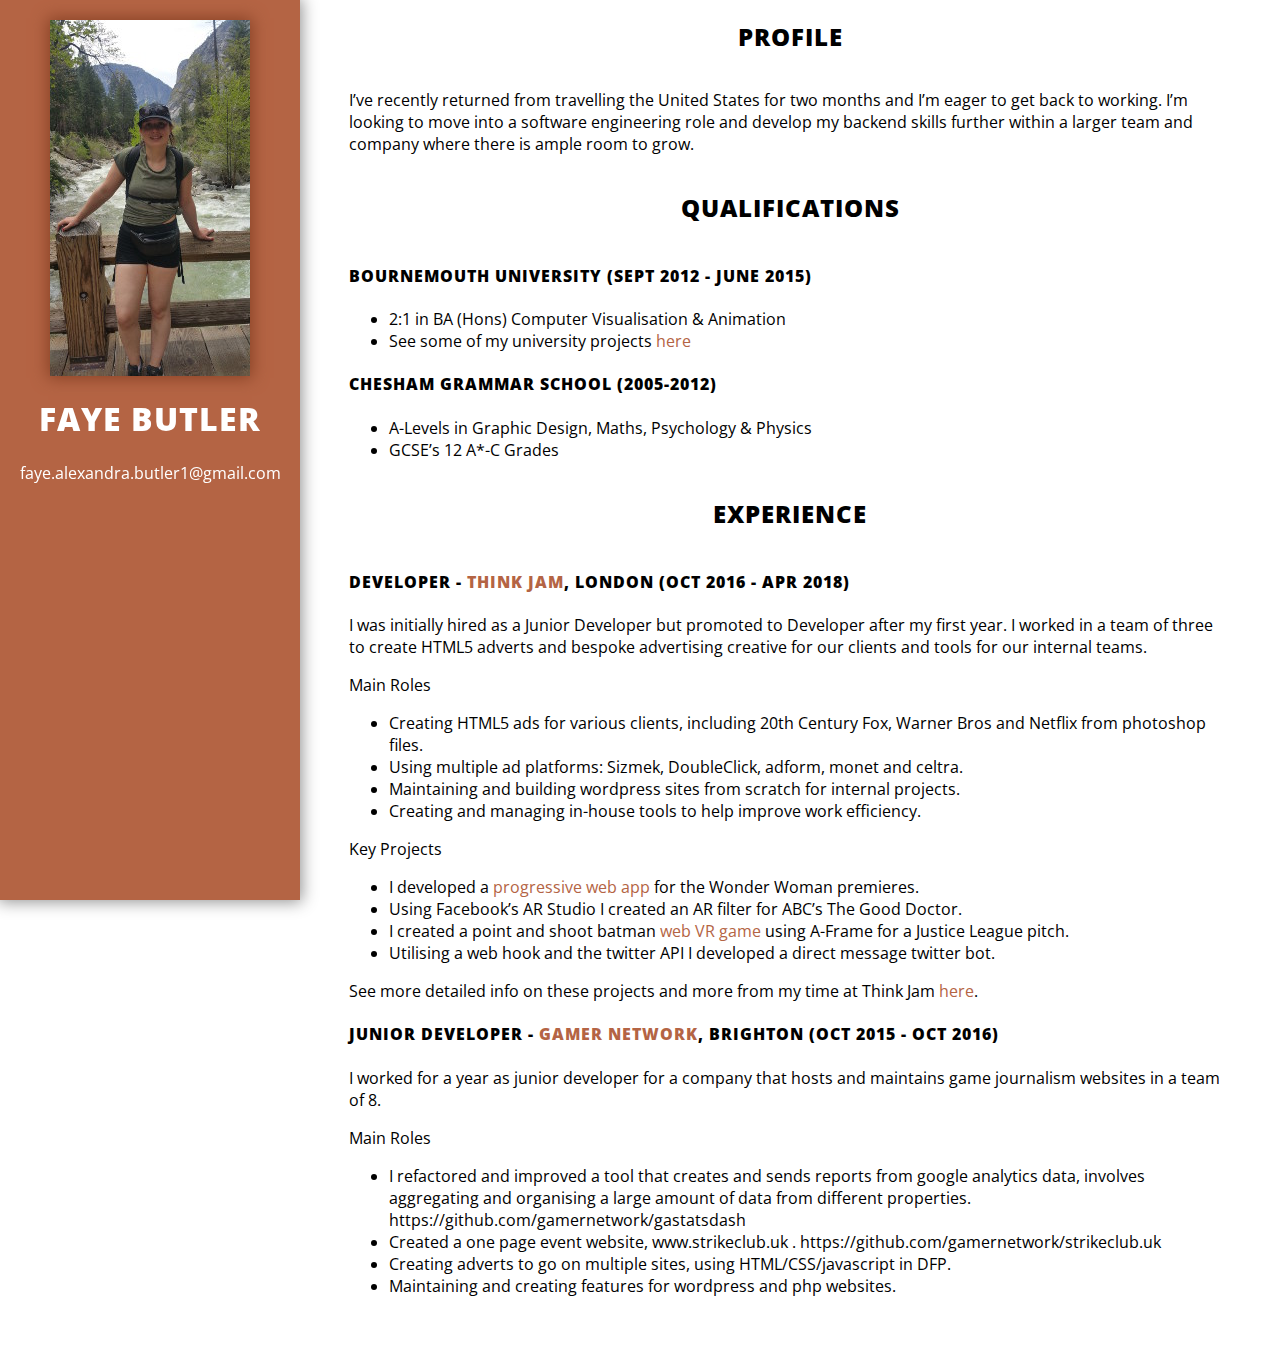
==== index.html @ c0d10857 "adding education link" ====
<!doctype html>
<html lang="en">
<head>
  <meta charset="utf-8">
  <meta name="viewport" content="width=device-width, initial-scale=1">

  <title>Faye Butler Portfolio Site</title>

  <meta name="description" content="A portfolio site for Faye Butler">

  <link href="https://fonts.googleapis.com/css?family=Gentium+Basic|Open+Sans" rel="stylesheet">
  <link rel="stylesheet" href="https://use.fontawesome.com/releases/v5.1.0/css/all.css" integrity="sha384-lKuwvrZot6UHsBSfcMvOkWwlCMgc0TaWr+30HWe3a4ltaBwTZhyTEggF5tJv8tbt" crossorigin="anonymous">
  <link href="css/styles.css" rel="stylesheet">

  <!-- Favicon -->
  <!-- For IE 10 and below just place a file called favicon.ico in the root directory -->
  <!-- <link href="/apple-touch-icon-57x57.png" rel="apple-touch-icon" sizes="57x57">
  <link href="/apple-touch-icon-60x60.png" rel="apple-touch-icon" sizes="60x60">
  <link href="/apple-touch-icon-72x72.png" rel="apple-touch-icon" sizes="72x72">
  <link href="/apple-touch-icon-76x76.png" rel="apple-touch-icon" sizes="76x76">
  <link href="/apple-touch-icon-114x114.png" rel="apple-touch-icon" sizes="114x114">
  <link href="/apple-touch-icon-120x120.png" rel="apple-touch-icon" sizes="120x120">
  <link href="/apple-touch-icon-144x144.png" rel="apple-touch-icon" sizes="144x144">
  <link href="/apple-touch-icon-152x152.png" rel="apple-touch-icon" sizes="152x152">
  <link href="/apple-touch-icon-180x180.png" rel="apple-touch-icon" sizes="180x180">
  <link href="/favicon-16x16.png" rel="icon" type="image/png" sizes="16x16">
  <link href="/favicon-32x32.png" rel="icon" type="image/png" sizes="32x32">
  <link href="/favicon-48x48.png" rel="icon" type="image/png" sizes="48x48">
  <link href="/favicon-64x64.png" rel="icon" type="image/png" sizes="64x64">
  <link href="/favicon-96x96.png" rel="icon" type="image/png" sizes="96x96">
  <link href="/android-chrome-192x192.png" rel="icon" type="image/png" sizes="192x192">
  <link href="/safari-pinned-tab.svg" rel="mask-icon" color="#000000">
  <meta name="msapplication-TileColor" content="#000000">
  <meta name="msapplication-TileImage" content="/mstile-144x144.png">
  <meta name="theme-color" content="#ffffff"> -->

  <!-- Open Graph protocol  -->
  <!-- <meta property="og:title" content="Content Title">
  <meta property="og:type" content="website">
  <meta property="og:image" content="https://example.com/image.jpg">
  <meta property="og:url" content="https://example.com/page.html">
  <meta property="og:description" content="Description">
  <meta property="og:site_name" content="Site name">
  <meta property="og:locale" content="en_US">
  <meta property="article:author" content="Author name">  -->


</head>
<body>
  <div id="header">
    <a href="index.html"><div id="header-img">
      <img src="images/profile.jpg" />
    </div></a>
    <div id="header-text">
      <h1>Faye Butler</h1>
      <p>faye.alexandra.butler1@gmail.com</p>
      <p id="contact"><a href="https://github.com/fayebutler" target="_blank"><i class="fab fa-github"></i></a> <a href="https://www.linkedin.com/in/faye-butler-579112a0/" target="_blank"><i class="fab fa-linkedin"></i></a> <a href="https://www.instagram.com/fayealexandrabutler/" target="_blank"><i class="fab fa-instagram"></i></a></p>
    </div>
  </div>
  <div id="main">
    <div class="section">
      <div class="section-header">
        <h2>Profile</h2>
      </div>
      <div class="section-text">
        <p>I’ve recently returned from travelling the United States for two months and I’m eager to get back to working. I’m looking to move into a software engineering role and develop my backend skills further within a larger team and company where there is ample room to grow. </p>
      </div>
    </div>
    <div class="section">
      <div class="section-header">
        <h2>Qualifications</h2>
      </div>
      <div class="section-text">
        <div class="experience-section">
          <h4>Bournemouth University (SEPT 2012 - JUNE 2015)</h4>
          <ul>
            <li>2:1 in BA (Hons) Computer Visualisation & Animation</li>
            <li>See some of my university projects <a href="education.html">here</a></li>
          </ul>
        </div>
        <div class="experience-section">
          <h4>Chesham Grammar School (2005-2012)</h4>
          <ul>
            <li>A-Levels in Graphic Design, Maths, Psychology & Physics</li>
            <li>GCSE’s 12 A*-C Grades</li>
          </ul>
        </div>
      </div>
    </div>
    <div class="section">
      <div class="section-header">
        <h2>Experience</h2>
      </div>
      <div class="section-text">
        <div class="experience-section">
          <h4>Developer - <a href="http://thinkjam.com/" target="_blank">Think Jam</a>, London (Oct 2016 - Apr 2018)</h4>
          <p>I was initially hired as a Junior Developer but promoted to Developer after my first year. I worked in a team of three to create HTML5 adverts and bespoke advertising creative for our clients and tools for our internal teams.</p>
          <p>Main Roles</p>
          <ul>
            <li>Creating HTML5 ads for various clients, including 20th Century Fox, Warner Bros and Netflix from photoshop files.</li>
            <li>Using multiple ad platforms: Sizmek, DoubleClick, adform, monet and celtra.</li>
            <li>Maintaining and building wordpress sites from scratch for internal projects.</li>
            <li>Creating and managing in-house tools to help improve work efficiency. </li>
          </ul>
          <p>Key Projects</p>
          <ul>
            <li>I developed a <a href="https://premiere.wonderwomanfilm.com/intl/uk/" target="_blank">progressive web app</a> for the Wonder Woman premieres.</li>
            <li>Using Facebook’s AR Studio I created an AR filter for ABC’s The Good Doctor.</li>
            <li>I created a point and shoot batman <a href="https://dev.thinkjam.com/justice_league_vr/" target="_blank">web VR game</a> using A-Frame for a Justice League pitch.</li>
            <li>Utilising a web hook and the twitter API I developed a direct message twitter bot.</li>
          </ul>
          <p>See more detailed info on these projects and more from my time at Think Jam <a href="experience.html">here</a>.</p>
        </div>

        <div class="experience-section">
          <h4>Junior Developer - <a href="http://www.gamer-network.net/ " target="_blank">Gamer Network</a>, Brighton (Oct 2015 - Oct 2016)</h4>
          <p>I worked for a year as junior developer for a company that hosts and maintains game journalism websites in a team of 8.</p>
          <p>Main Roles</p>
          <ul>
            <li>I refactored and improved a tool that creates and sends reports from google analytics data, involves aggregating and organising a large amount of data from different properties. https://github.com/gamernetwork/gastatsdash </li>
            <li>Created a one page event website, www.strikeclub.uk . https://github.com/gamernetwork/strikeclub.uk </li>
            <li>Creating adverts to go on multiple sites, using HTML/CSS/javascript in DFP.</li>
            <li>Maintaining and creating features for wordpress and php websites.</li>
          </ul>
        </div>
      </div>
    </div>

  </div>
  <script
    src="https://code.jquery.com/jquery-3.3.1.slim.min.js"
    integrity="sha256-3edrmyuQ0w65f8gfBsqowzjJe2iM6n0nKciPUp8y+7E="
    crossorigin="anonymous"></script>
  <script src="js/main.js" async></script>
</body>
</html>
---- css/styles.css ----
html, body {
  padding:0;
  margin:0;
  /* font-family: 'Gentium Basic', serif; */
  font-family: 'Open Sans', sans-serif;
}

h1, h2, h3, h4, h5, h6 {
  font-family: 'Open Sans', sans-serif;
  text-transform: uppercase;
  font-weight:800;
  letter-spacing: 1px;
}
a {
 text-decoration: none;
 color:#B46444;
}
a:hover {
 color:#000;
}

iframe {
  border:none;
}

#main  {
   background-color:#fff;
   padding-bottom:50px;
   margin-left:300px;
 }
.section {
  width:100%;
  display:flex;
  margin:0 auto;
  /* text-align: center; */
}
.section {
  flex-direction:column;
  max-width:90%;
  margin:0 auto;
}
#header {
  /* display:flex;
  justify-content: center;
  align-items: center; */
  /* background-color:#585A56; */
  color:#fff;
  text-align: center;
  overflow:hidden;
  position:fixed;
  width:300px;
  top:0px;
  left:0px;
  height:100vh;
  background-color:#B46444;
  box-shadow: 0px 0px 15px 2px #939393;
}
#header a {
  color:#fff;
}
#header-img {
  width:200px;
  margin: 20px auto;
  box-shadow: 0px 0px 15px 2px #874125;
  background: #874125;
}
img {
  width:100%;
  display:block;
}
#contact {
  font-size:25px;
}
#contact > * {
  margin:0 5px;
}


.section-header {
  text-align:center;
}
.projects {
  display:flex;
  flex-wrap:wrap;
}
.project {
  flex: 2 1 50%;
}
.project-desc {
  display:none;
}
.fa-caret-right {
  cursor:pointer;
  transition-duration:0.2s;
  -webkit-transition-duration:0.2s;
  margin-right:5px;
}
.fa-caret-right.rotate {
  transform:rotate(90deg);
  -webkit-transform:rotate(90deg);
}





/** EXPERIENCE PAGE SPECIFIC **/

.video-section {
  max-width:300px;
  margin:0 auto;
}
video {
  width:100%
}

#standard_ads {
  display:flex;
  flex-wrap:wrap;
}
.standard_ad {
  flex:1 1 300;
  margin:10px auto;
}

.reload {
  cursor:pointer;
  padding:5px 10px;
  background-color:#B46444;
  color:#fff;
  transition-duration:0.3s;
  -webkit-transition-durations:0.3s;
  max-width:80px;
  margin:0 auto;
  text-align:center;
}
.reload:hover {
  max-width:280px;
}
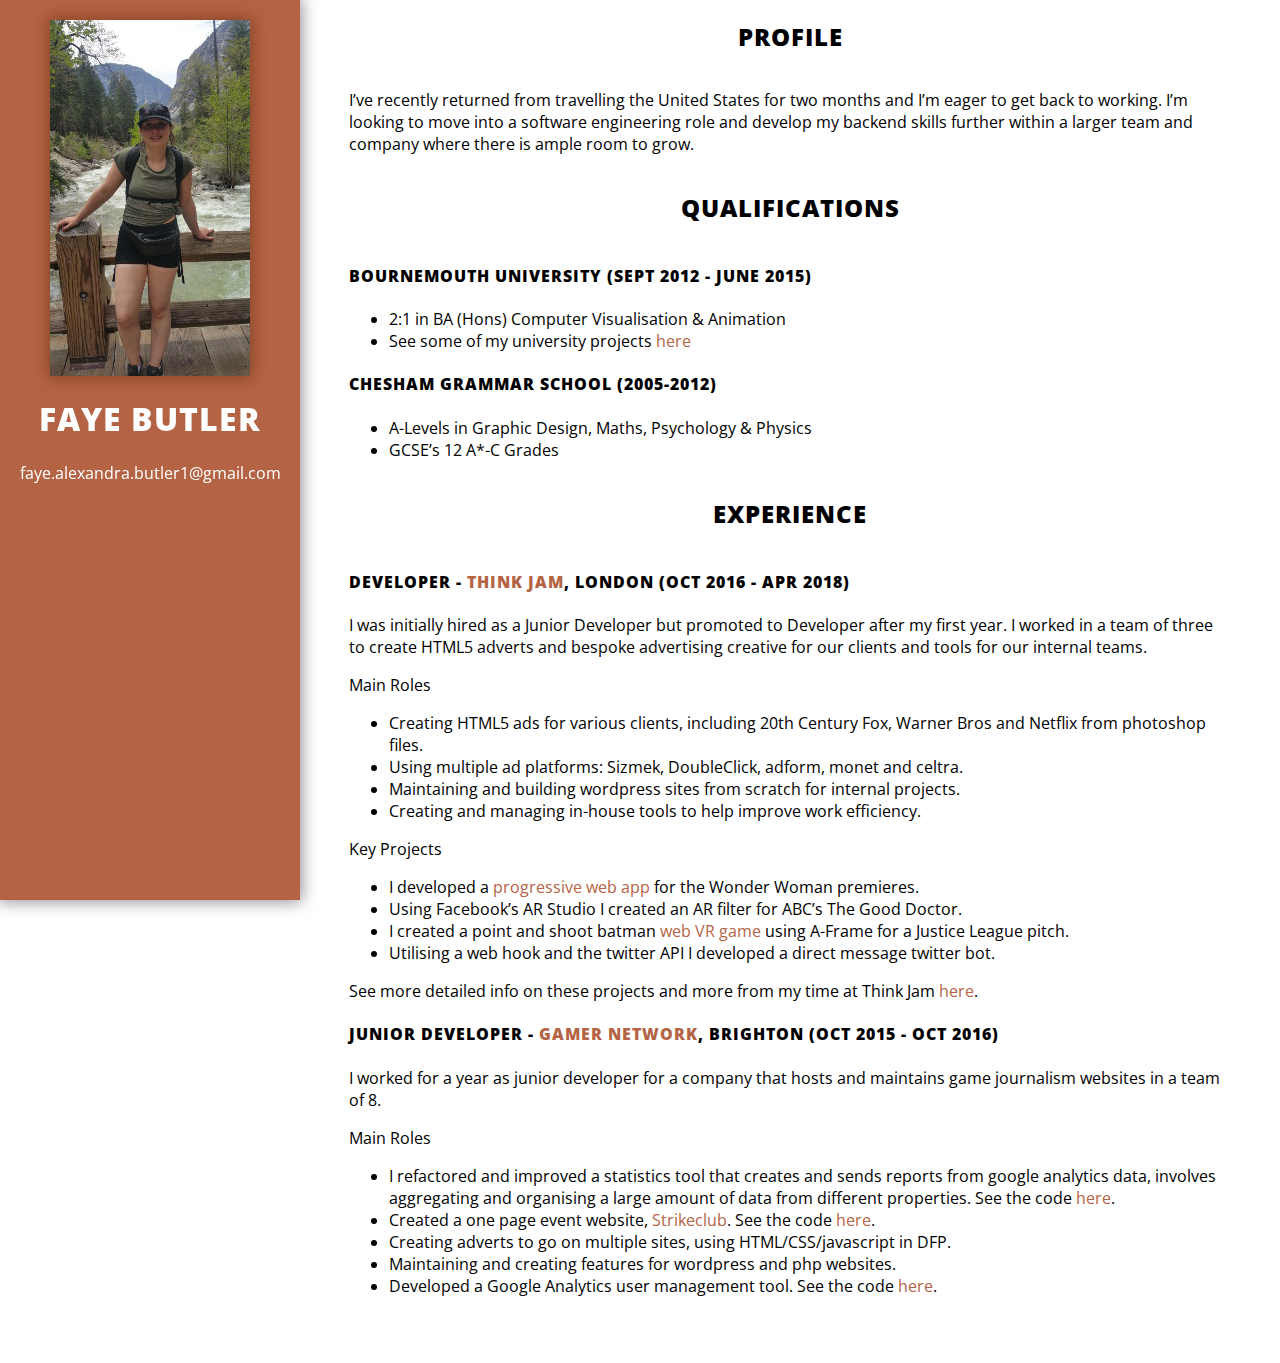
==== commit 50193e4d: "updating content" ====
--- a/index.html
+++ b/index.html
@@ -117,10 +117,11 @@
           <p>I worked for a year as junior developer for a company that hosts and maintains game journalism websites in a team of 8.</p>
           <p>Main Roles</p>
           <ul>
-            <li>I refactored and improved a tool that creates and sends reports from google analytics data, involves aggregating and organising a large amount of data from different properties. https://github.com/gamernetwork/gastatsdash </li>
-            <li>Created a one page event website, www.strikeclub.uk . https://github.com/gamernetwork/strikeclub.uk </li>
+            <li>I refactored and improved a statistics tool that creates and sends reports from google analytics data, involves aggregating and organising a large amount of data from different properties. See the code <a href="https://github.com/gamernetwork/gastatsdash" target="_blank">here</a>.</li>
+            <li>Created a one page event website, <a href="http://www.strikeclub.uk" target="_blank">Strikeclub</a>. See the code <a href="https://github.com/gamernetwork/strikeclub.uk" target="_blank">here</a>.</li>
             <li>Creating adverts to go on multiple sites, using HTML/CSS/javascript in DFP.</li>
             <li>Maintaining and creating features for wordpress and php websites.</li>
+            <li>Developed a Google Analytics user management tool. See the code <a href="https://github.com/gamernetwork/gamgmt" target="_blank">here</a>.</li>
           </ul>
         </div>
       </div>
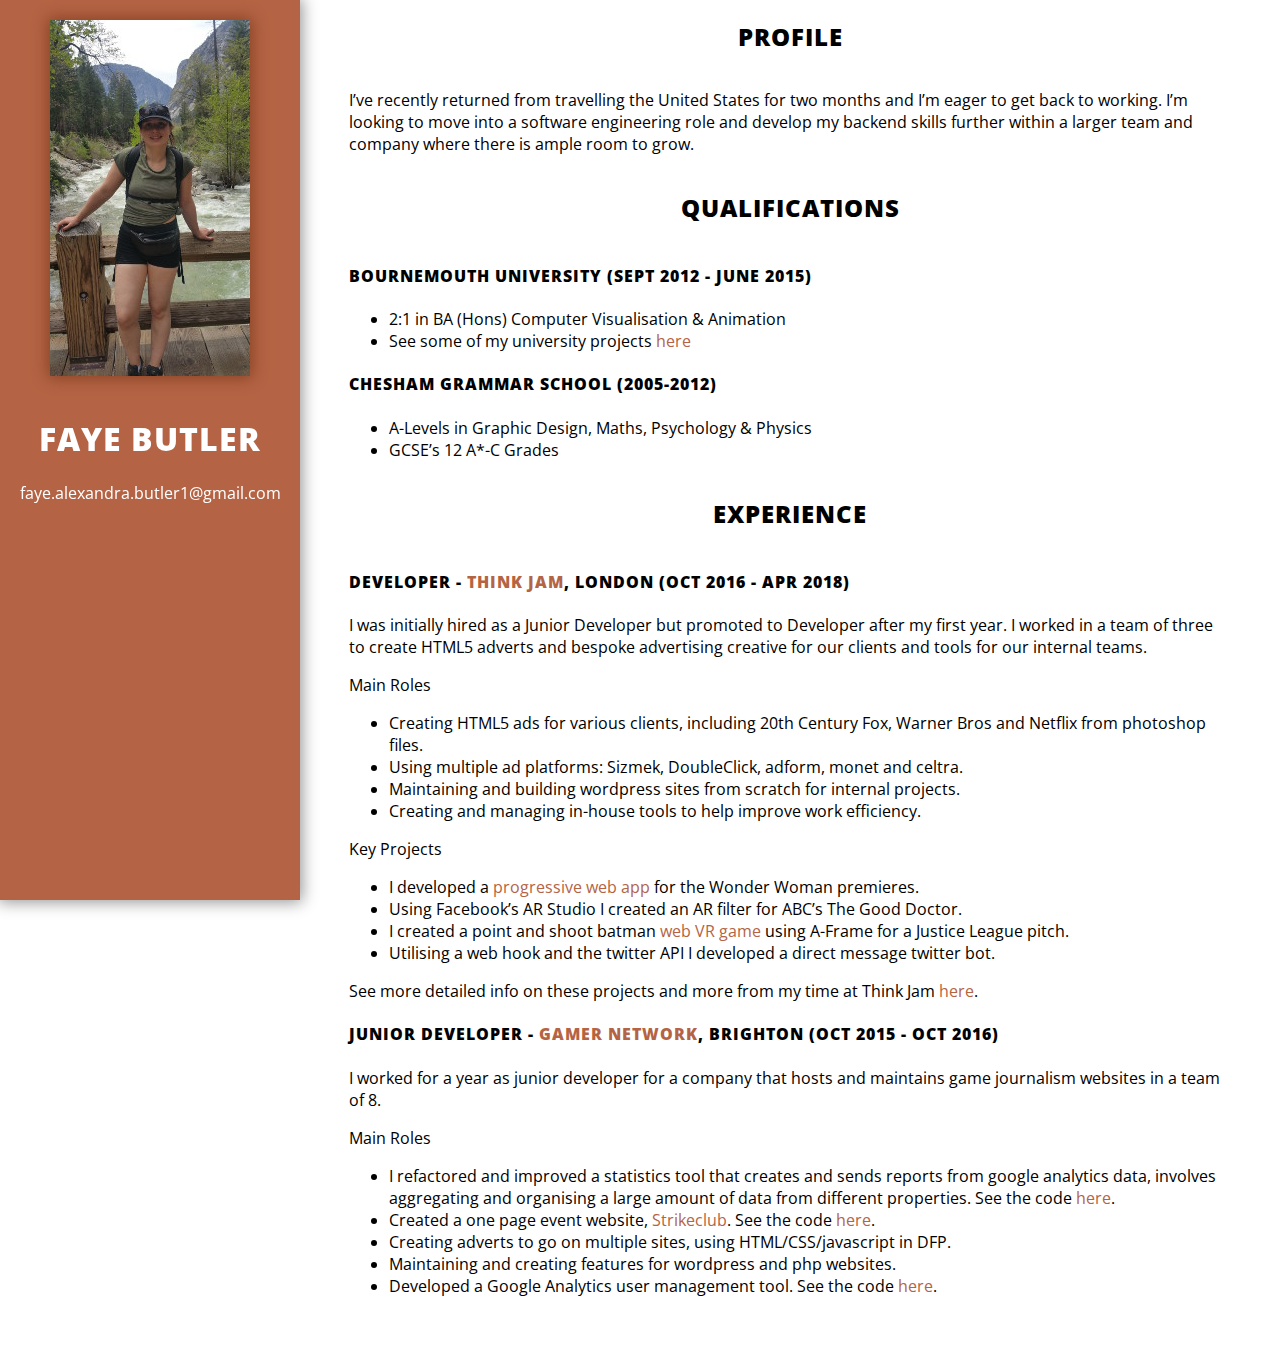
==== commit 86b72412: "adding responsiveness" ====
--- a/index.html
+++ b/index.html
@@ -51,11 +51,11 @@
     <a href="index.html"><div id="header-img">
       <img src="images/profile.jpg" />
     </div></a>
-    <div id="header-text">
+    <a href="index.html"><div id="header-text">
       <h1>Faye Butler</h1>
       <p>faye.alexandra.butler1@gmail.com</p>
       <p id="contact"><a href="https://github.com/fayebutler" target="_blank"><i class="fab fa-github"></i></a> <a href="https://www.linkedin.com/in/faye-butler-579112a0/" target="_blank"><i class="fab fa-linkedin"></i></a> <a href="https://www.instagram.com/fayealexandrabutler/" target="_blank"><i class="fab fa-instagram"></i></a></p>
-    </div>
+    </div></a>
   </div>
   <div id="main">
     <div class="section">
--- a/css/styles.css
+++ b/css/styles.css
@@ -32,7 +32,6 @@
   width:100%;
   display:flex;
   margin:0 auto;
-  /* text-align: center; */
 }
 .section {
   flex-direction:column;
@@ -40,10 +39,6 @@
   margin:0 auto;
 }
 #header {
-  /* display:flex;
-  justify-content: center;
-  align-items: center; */
-  /* background-color:#585A56; */
   color:#fff;
   text-align: center;
   overflow:hidden;
@@ -54,6 +49,9 @@
   height:100vh;
   background-color:#B46444;
   box-shadow: 0px 0px 15px 2px #939393;
+  display: flex;
+  flex-direction: column;
+  z-index:1; /** to cover video controls **/
 }
 #header a {
   color:#fff;
@@ -75,36 +73,9 @@
   margin:0 5px;
 }
 
-
 .section-header {
   text-align:center;
 }
-.projects {
-  display:flex;
-  flex-wrap:wrap;
-}
-.project {
-  flex: 2 1 50%;
-}
-.project-desc {
-  display:none;
-}
-.fa-caret-right {
-  cursor:pointer;
-  transition-duration:0.2s;
-  -webkit-transition-duration:0.2s;
-  margin-right:5px;
-}
-.fa-caret-right.rotate {
-  transform:rotate(90deg);
-  -webkit-transform:rotate(90deg);
-}
-
-
-
-
-
-/** EXPERIENCE PAGE SPECIFIC **/
 
 .video-section {
   max-width:300px;
@@ -137,3 +108,49 @@
 .reload:hover {
   max-width:280px;
 }
+
+.vimeo-wrapper {
+	position: relative;
+	padding-bottom: 56.25%; /* 16:9 */
+	padding-top: 25px;
+	height: 0;
+}
+.vimeo-wrapper iframe {
+	position: absolute;
+	top: 0;
+	left: 0;
+	width: 100%;
+	height: 100%;
+}
+
+@media (max-width: 700px) {
+  #header {
+    width:100%;
+    height:200px;
+    flex-direction:row;
+    justify-content: center;
+  }
+  #header-img {
+    width:auto;
+    height:180px;
+    margin:10px 20px;
+  }
+  #header-img img {
+    width:auto;
+    height:100%;
+  }
+  #main {
+    margin:0;
+    margin-top:200px;
+  }
+}
+
+
+@media (max-width: 400px) {
+  #header-img {
+    display:none;
+  }
+  .vimeo {
+    height:auto;
+  }
+}
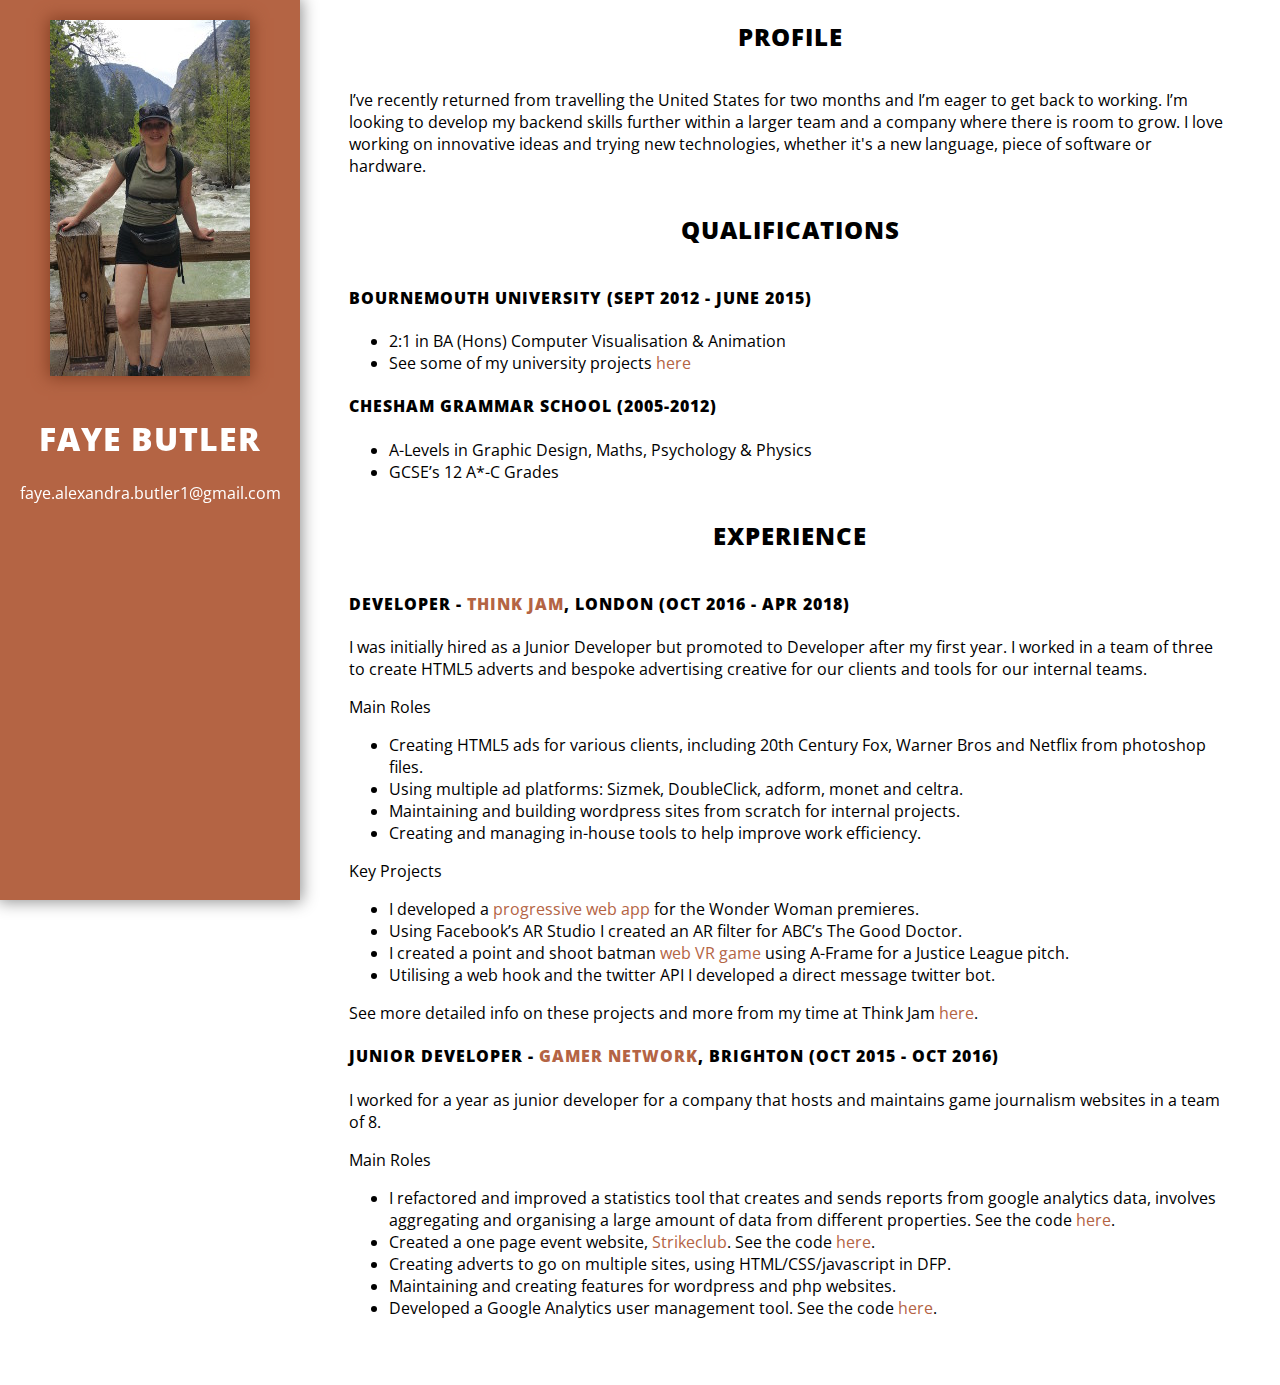
==== commit 5d468b87: "updating mail tag" ====
--- a/index.html
+++ b/index.html
@@ -53,7 +53,7 @@
     </div></a>
     <a href="index.html"><div id="header-text">
       <h1>Faye Butler</h1>
-      <p>faye.alexandra.butler1@gmail.com</p>
+      <a href="mailto:faye.alexandra.butler1@gmail.com"><p>faye.alexandra.butler1@gmail.com</p></a>
       <p id="contact"><a href="https://github.com/fayebutler" target="_blank"><i class="fab fa-github"></i></a> <a href="https://www.linkedin.com/in/faye-butler-579112a0/" target="_blank"><i class="fab fa-linkedin"></i></a> <a href="https://www.instagram.com/fayealexandrabutler/" target="_blank"><i class="fab fa-instagram"></i></a></p>
     </div></a>
   </div>
@@ -63,7 +63,9 @@
         <h2>Profile</h2>
       </div>
       <div class="section-text">
-        <p>I’ve recently returned from travelling the United States for two months and I’m eager to get back to working. I’m looking to move into a software engineering role and develop my backend skills further within a larger team and company where there is ample room to grow. </p>
+        <p>I’ve recently returned from travelling the United States for two months and I’m eager to get back to working.
+          I’m looking to develop my backend skills further within a larger team and a company where there is room to grow.
+          I love working on innovative ideas and trying new technologies, whether it's a new language, piece of software or hardware.</p>
       </div>
     </div>
     <div class="section">
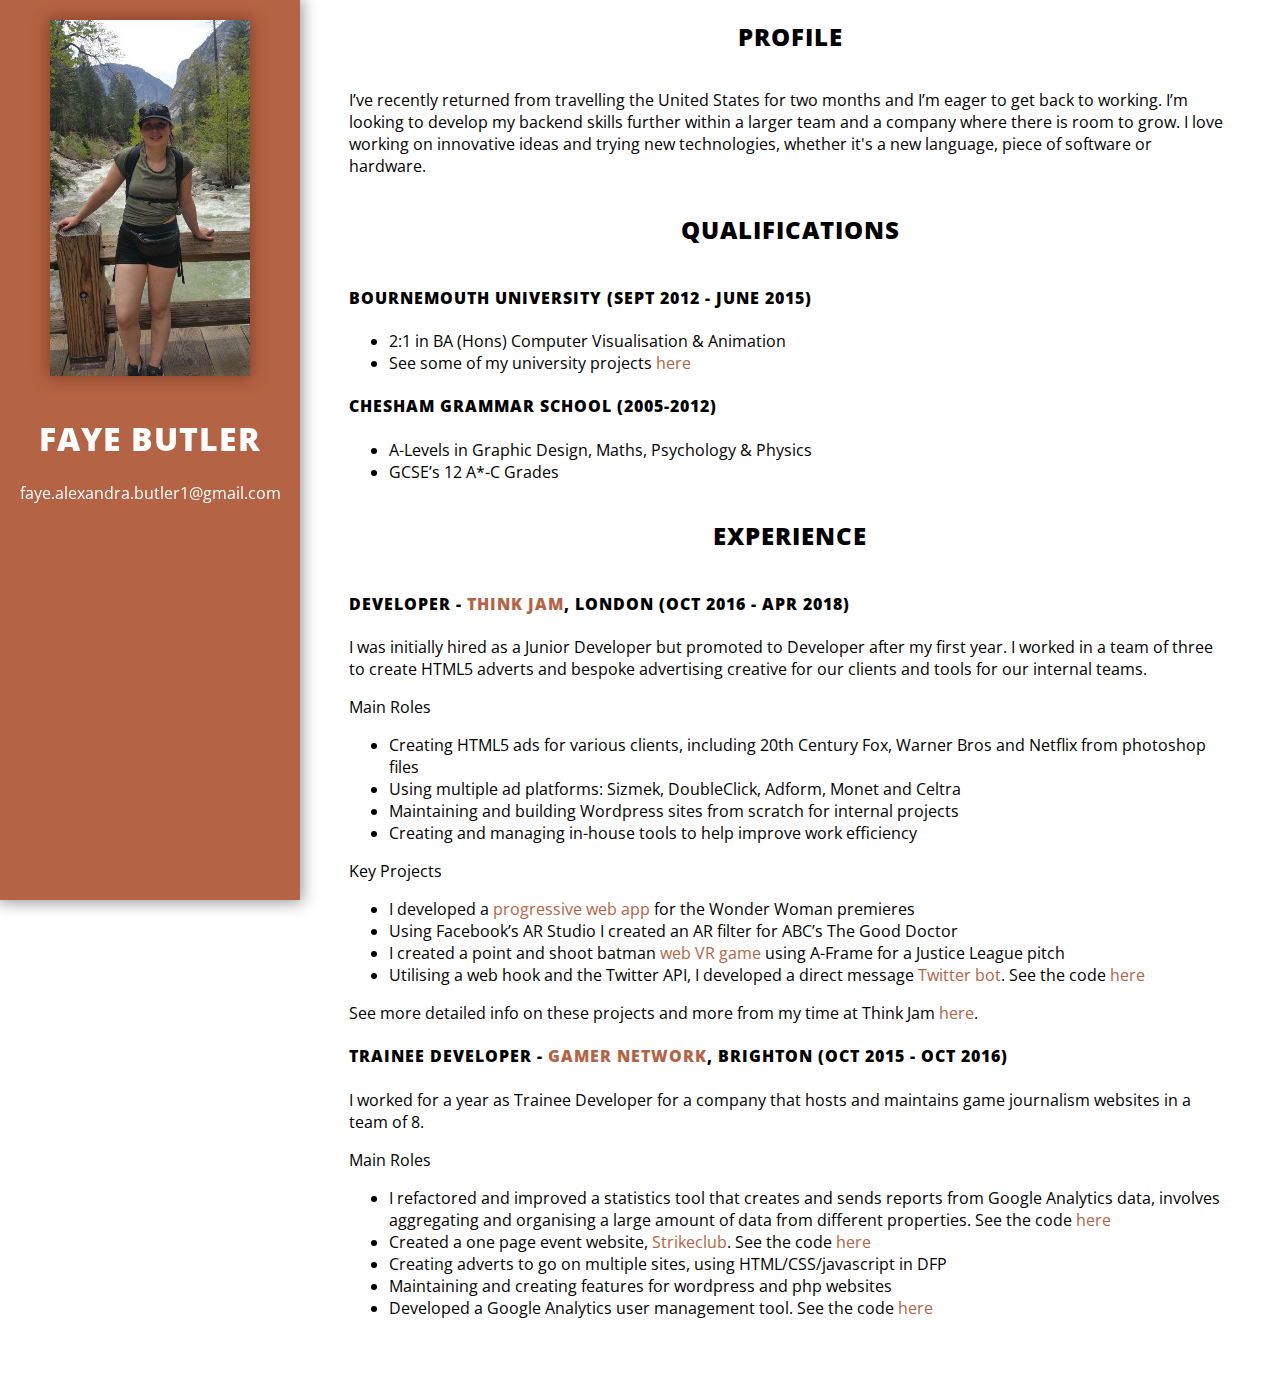
==== commit d4f65bd0: "tidying up" ====
--- a/index.html
+++ b/index.html
@@ -99,31 +99,31 @@
           <p>I was initially hired as a Junior Developer but promoted to Developer after my first year. I worked in a team of three to create HTML5 adverts and bespoke advertising creative for our clients and tools for our internal teams.</p>
           <p>Main Roles</p>
           <ul>
-            <li>Creating HTML5 ads for various clients, including 20th Century Fox, Warner Bros and Netflix from photoshop files.</li>
-            <li>Using multiple ad platforms: Sizmek, DoubleClick, adform, monet and celtra.</li>
-            <li>Maintaining and building wordpress sites from scratch for internal projects.</li>
-            <li>Creating and managing in-house tools to help improve work efficiency. </li>
+            <li>Creating HTML5 ads for various clients, including 20th Century Fox, Warner Bros and Netflix from photoshop files</li>
+            <li>Using multiple ad platforms: Sizmek, DoubleClick, Adform, Monet and Celtra</li>
+            <li>Maintaining and building Wordpress sites from scratch for internal projects</li>
+            <li>Creating and managing in-house tools to help improve work efficiency</li>
           </ul>
           <p>Key Projects</p>
           <ul>
-            <li>I developed a <a href="https://premiere.wonderwomanfilm.com/intl/uk/" target="_blank">progressive web app</a> for the Wonder Woman premieres.</li>
-            <li>Using Facebook’s AR Studio I created an AR filter for ABC’s The Good Doctor.</li>
-            <li>I created a point and shoot batman <a href="https://dev.thinkjam.com/justice_league_vr/" target="_blank">web VR game</a> using A-Frame for a Justice League pitch.</li>
-            <li>Utilising a web hook and the twitter API I developed a direct message twitter bot.</li>
+            <li>I developed a <a href="https://premiere.wonderwomanfilm.com/intl/uk/" target="_blank">progressive web app</a> for the Wonder Woman premieres</li>
+            <li>Using Facebook’s AR Studio I created an AR filter for ABC’s The Good Doctor</li>
+            <li>I created a point and shoot batman <a href="https://dev.thinkjam.com/justice_league_vr/" target="_blank">web VR game</a> using A-Frame for a Justice League pitch</li>
+            <li>Utilising a web hook and the Twitter API, I developed a direct message <a href="https://twitter.com/fayestestbot" target="_blank">Twitter bot</a>. See the code <a href="https://github.com/fayebutler/twitter_dm_bot" target="_blank">here</a></li>
           </ul>
           <p>See more detailed info on these projects and more from my time at Think Jam <a href="experience.html">here</a>.</p>
         </div>
 
         <div class="experience-section">
-          <h4>Junior Developer - <a href="http://www.gamer-network.net/ " target="_blank">Gamer Network</a>, Brighton (Oct 2015 - Oct 2016)</h4>
-          <p>I worked for a year as junior developer for a company that hosts and maintains game journalism websites in a team of 8.</p>
+          <h4>Trainee Developer - <a href="http://www.gamer-network.net/ " target="_blank">Gamer Network</a>, Brighton (Oct 2015 - Oct 2016)</h4>
+          <p>I worked for a year as Trainee Developer for a company that hosts and maintains game journalism websites in a team of 8.</p>
           <p>Main Roles</p>
           <ul>
-            <li>I refactored and improved a statistics tool that creates and sends reports from google analytics data, involves aggregating and organising a large amount of data from different properties. See the code <a href="https://github.com/gamernetwork/gastatsdash" target="_blank">here</a>.</li>
-            <li>Created a one page event website, <a href="http://www.strikeclub.uk" target="_blank">Strikeclub</a>. See the code <a href="https://github.com/gamernetwork/strikeclub.uk" target="_blank">here</a>.</li>
-            <li>Creating adverts to go on multiple sites, using HTML/CSS/javascript in DFP.</li>
-            <li>Maintaining and creating features for wordpress and php websites.</li>
-            <li>Developed a Google Analytics user management tool. See the code <a href="https://github.com/gamernetwork/gamgmt" target="_blank">here</a>.</li>
+            <li>I refactored and improved a statistics tool that creates and sends reports from Google Analytics data, involves aggregating and organising a large amount of data from different properties. See the code <a href="https://github.com/gamernetwork/gastatsdash" target="_blank">here</a></li>
+            <li>Created a one page event website, <a href="http://www.strikeclub.uk" target="_blank">Strikeclub</a>. See the code <a href="https://github.com/gamernetwork/strikeclub.uk" target="_blank">here</a></li>
+            <li>Creating adverts to go on multiple sites, using HTML/CSS/javascript in DFP</li>
+            <li>Maintaining and creating features for wordpress and php websites</li>
+            <li>Developed a Google Analytics user management tool. See the code <a href="https://github.com/gamernetwork/gamgmt" target="_blank">here</a></li>
           </ul>
         </div>
       </div>
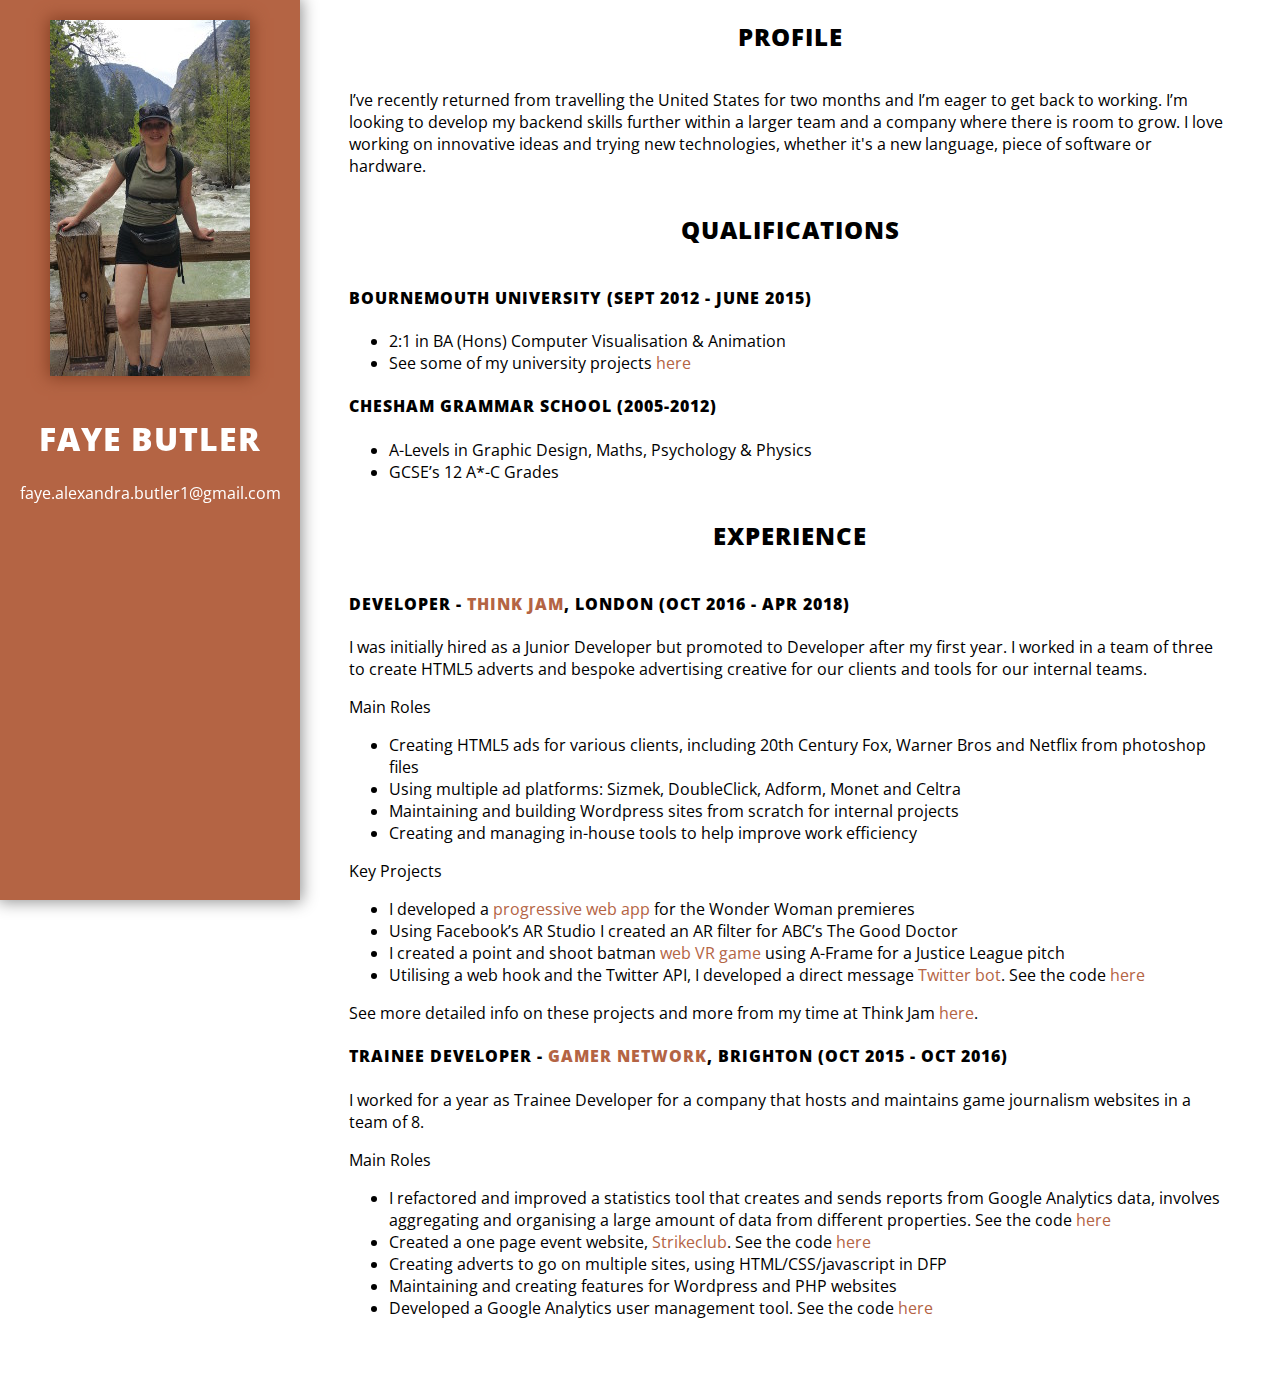
==== commit a43e02eb: "updates" ====
--- a/index.html
+++ b/index.html
@@ -122,7 +122,7 @@
             <li>I refactored and improved a statistics tool that creates and sends reports from Google Analytics data, involves aggregating and organising a large amount of data from different properties. See the code <a href="https://github.com/gamernetwork/gastatsdash" target="_blank">here</a></li>
             <li>Created a one page event website, <a href="http://www.strikeclub.uk" target="_blank">Strikeclub</a>. See the code <a href="https://github.com/gamernetwork/strikeclub.uk" target="_blank">here</a></li>
             <li>Creating adverts to go on multiple sites, using HTML/CSS/javascript in DFP</li>
-            <li>Maintaining and creating features for wordpress and php websites</li>
+            <li>Maintaining and creating features for Wordpress and PHP websites</li>
             <li>Developed a Google Analytics user management tool. See the code <a href="https://github.com/gamernetwork/gamgmt" target="_blank">here</a></li>
           </ul>
         </div>
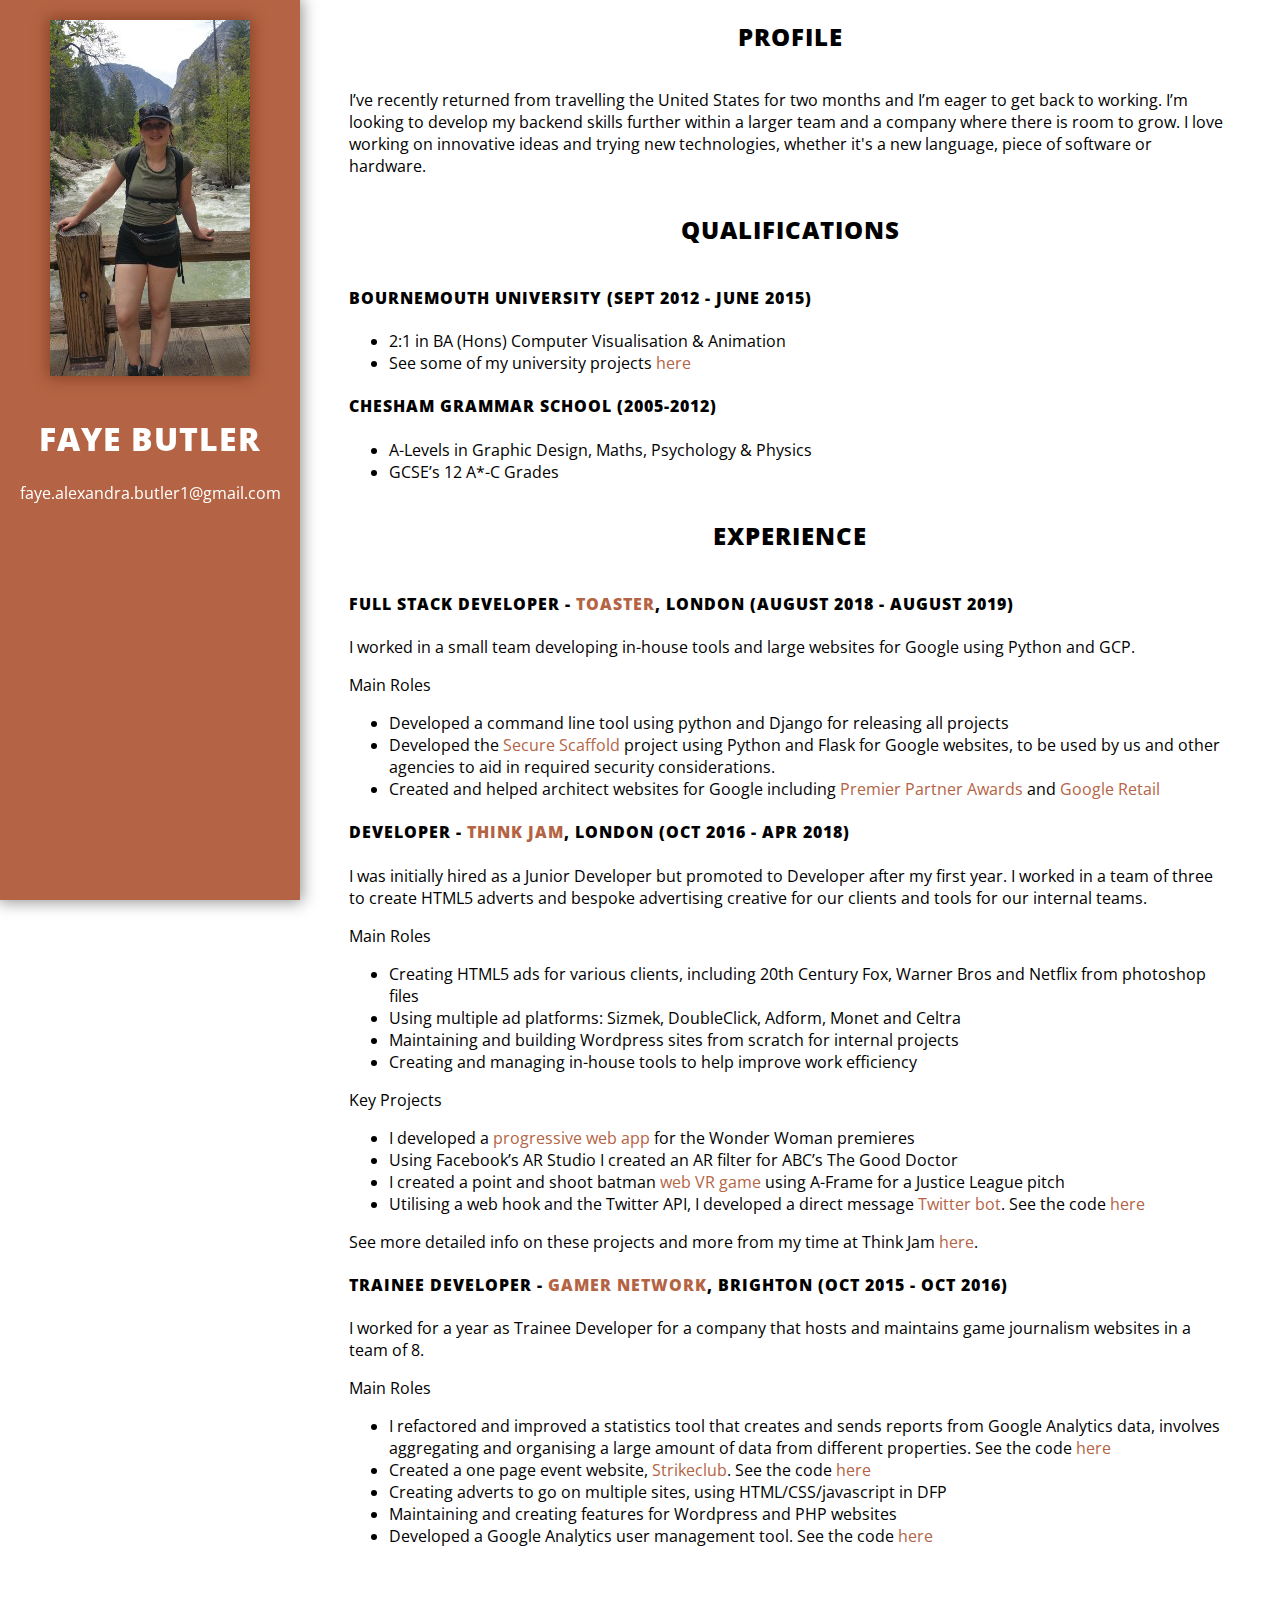
==== commit 042924c9: "Updating experience" ====
--- a/index.html
+++ b/index.html
@@ -13,36 +13,23 @@
   <link href="css/styles.css" rel="stylesheet">
 
   <!-- Favicon -->
-  <!-- For IE 10 and below just place a file called favicon.ico in the root directory -->
-  <!-- <link href="/apple-touch-icon-57x57.png" rel="apple-touch-icon" sizes="57x57">
-  <link href="/apple-touch-icon-60x60.png" rel="apple-touch-icon" sizes="60x60">
-  <link href="/apple-touch-icon-72x72.png" rel="apple-touch-icon" sizes="72x72">
-  <link href="/apple-touch-icon-76x76.png" rel="apple-touch-icon" sizes="76x76">
-  <link href="/apple-touch-icon-114x114.png" rel="apple-touch-icon" sizes="114x114">
-  <link href="/apple-touch-icon-120x120.png" rel="apple-touch-icon" sizes="120x120">
-  <link href="/apple-touch-icon-144x144.png" rel="apple-touch-icon" sizes="144x144">
-  <link href="/apple-touch-icon-152x152.png" rel="apple-touch-icon" sizes="152x152">
-  <link href="/apple-touch-icon-180x180.png" rel="apple-touch-icon" sizes="180x180">
-  <link href="/favicon-16x16.png" rel="icon" type="image/png" sizes="16x16">
-  <link href="/favicon-32x32.png" rel="icon" type="image/png" sizes="32x32">
-  <link href="/favicon-48x48.png" rel="icon" type="image/png" sizes="48x48">
-  <link href="/favicon-64x64.png" rel="icon" type="image/png" sizes="64x64">
-  <link href="/favicon-96x96.png" rel="icon" type="image/png" sizes="96x96">
-  <link href="/android-chrome-192x192.png" rel="icon" type="image/png" sizes="192x192">
-  <link href="/safari-pinned-tab.svg" rel="mask-icon" color="#000000">
-  <meta name="msapplication-TileColor" content="#000000">
-  <meta name="msapplication-TileImage" content="/mstile-144x144.png">
-  <meta name="theme-color" content="#ffffff"> -->
-
-  <!-- Open Graph protocol  -->
-  <!-- <meta property="og:title" content="Content Title">
-  <meta property="og:type" content="website">
-  <meta property="og:image" content="https://example.com/image.jpg">
-  <meta property="og:url" content="https://example.com/page.html">
-  <meta property="og:description" content="Description">
-  <meta property="og:site_name" content="Site name">
-  <meta property="og:locale" content="en_US">
-  <meta property="article:author" content="Author name">  -->
+  <link rel="apple-touch-icon" sizes="57x57" href="favicon.ico/apple-icon-57x57.png">
+  <link rel="apple-touch-icon" sizes="60x60" href="favicon.ico/apple-icon-60x60.png">
+  <link rel="apple-touch-icon" sizes="72x72" href="favicon.ico/apple-icon-72x72.png">
+  <link rel="apple-touch-icon" sizes="76x76" href="favicon.ico/apple-icon-76x76.png">
+  <link rel="apple-touch-icon" sizes="114x114" href="favicon.ico/apple-icon-114x114.png">
+  <link rel="apple-touch-icon" sizes="120x120" href="favicon.ico/apple-icon-120x120.png">
+  <link rel="apple-touch-icon" sizes="144x144" href="favicon.ico/apple-icon-144x144.png">
+  <link rel="apple-touch-icon" sizes="152x152" href="favicon.ico/apple-icon-152x152.png">
+  <link rel="apple-touch-icon" sizes="180x180" href="favicon.ico/apple-icon-180x180.png">
+  <link rel="icon" type="image/png" sizes="192x192"  href="favicon.ico/android-icon-192x192.png">
+  <link rel="icon" type="image/png" sizes="32x32" href="favicon.ico/favicon-32x32.png">
+  <link rel="icon" type="image/png" sizes="96x96" href="favicon.ico/favicon-96x96.png">
+  <link rel="icon" type="image/png" sizes="16x16" href="favicon.ico/favicon-16x16.png">
+  <link rel="manifest" href="favicon.ico/manifest.json">
+  <meta name="msapplication-TileColor" content="#ffffff">
+  <meta name="msapplication-TileImage" content="favicon.ico/ms-icon-144x144.png">
+  <meta name="theme-color" content="#ffffff">
 
 
 </head>
@@ -95,6 +82,17 @@
       </div>
       <div class="section-text">
         <div class="experience-section">
+          <h4>Full Stack Developer - <a href="https://toaster.co/" target="_blank">Toaster</a>, London (August 2018 - August 2019)</h4>
+          <p>I worked in a small team developing in-house tools and large websites for Google using Python and GCP.</p>
+          <p>Main Roles</p>
+          <ul>
+            <li>Developed a command line tool using python and Django for releasing all projects</li>
+            <li>Developed the <a href="https://github.com/toasterco/gae-secure-scaffold-python" target="_blank">Secure Scaffold</a> project using Python and Flask for Google websites, to be used by us and other agencies to aid in required security considerations.</li>
+            <li>Created and helped architect websites for Google including <a href="http://premierpartnerawards.withgoogle.com/" target="_blank">Premier Partner Awards</a> and <a href="https://www.google.com/retail/" target="_blank">Google Retail</a></li>
+          </ul>
+        </div>
+
+        <div class="experience-section">
           <h4>Developer - <a href="http://thinkjam.com/" target="_blank">Think Jam</a>, London (Oct 2016 - Apr 2018)</h4>
           <p>I was initially hired as a Junior Developer but promoted to Developer after my first year. I worked in a team of three to create HTML5 adverts and bespoke advertising creative for our clients and tools for our internal teams.</p>
           <p>Main Roles</p>
